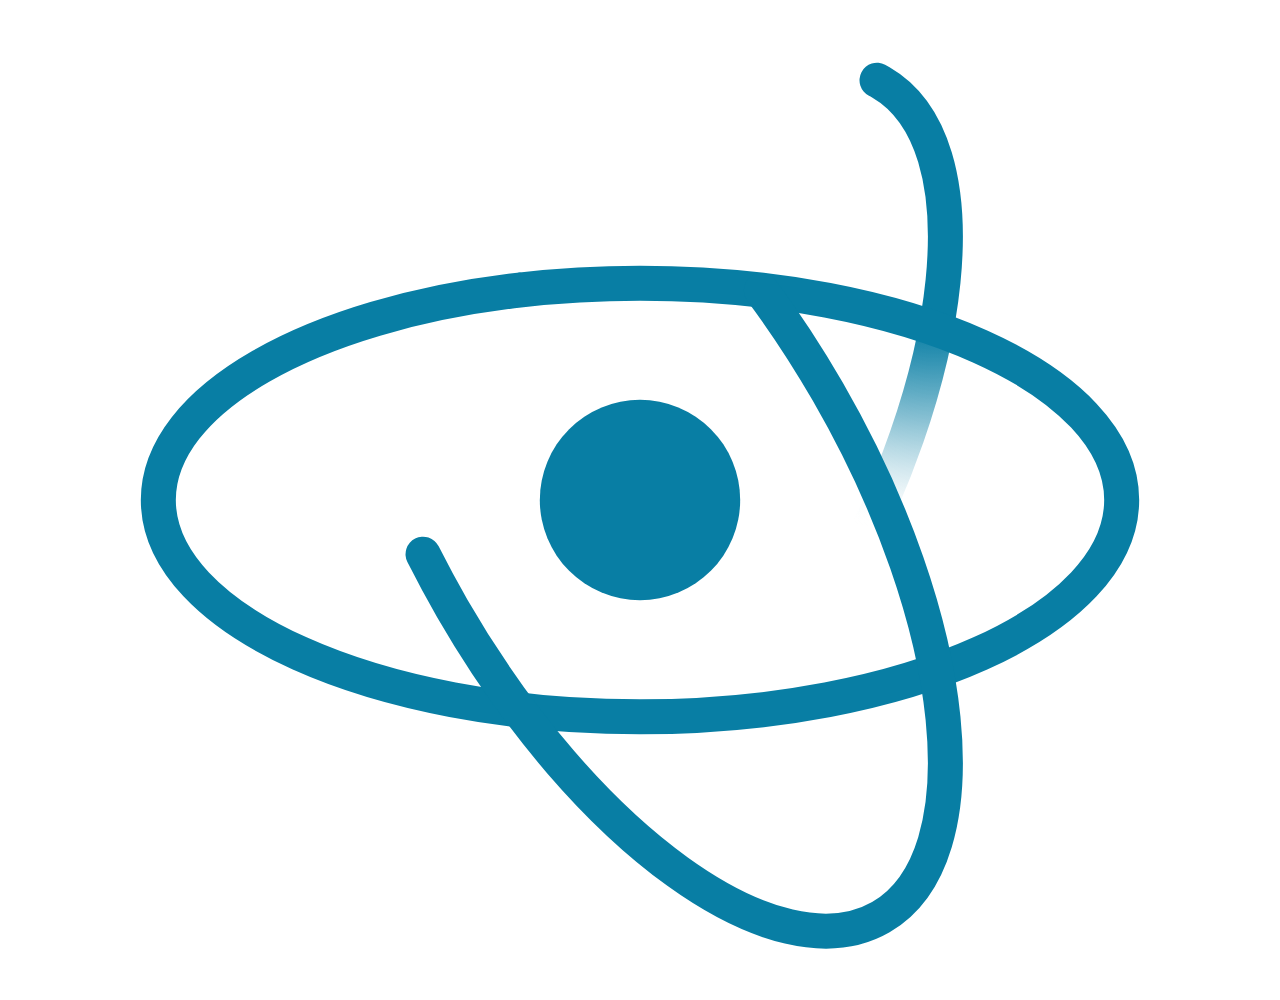
==== logos/react/index.html @ ee8aff50 "Initial commit" ====
<!DOCTYPE html>
<html lang="en">
  <head>
    <meta charset="UTF-8" />
    <meta http-equiv="X-UA-Compatible" content="IE=edge" />
    <meta name="viewport" content="width=device-width, initial-scale=1.0" />
    <title>React</title>
    <link rel="stylesheet" href="../../css/style.css" />
    <style>
      #whitepath01 { stroke-dasharray: 800, 1473; stroke-linecap: round;  stroke-dashoffset: 120;}
      #whitepath02 { stroke-dasharray: 800, 1473; stroke-linecap: round;  stroke-dashoffset: 120;}
      #whitepath03 { stroke-dasharray: 800, 1473; stroke-linecap: round;  stroke-dashoffset: 120;}
      #logopath01 { stroke-dasharray: 2273, 0; stroke-dashoffset: 120;}
      #logopath02 { stroke-dasharray: 2273, 0; stroke-dashoffset: 120;}
      #logopath03 { stroke-dasharray: 2273, 0; stroke-dashoffset: 120;}
      .hide { display: none; }
    </style>
  </head>
  <body>
    <div class="wrapper">
      <svg id="ani-svg" xmlns="http://www.w3.org/2000/svg" xml:space="preserve" id="react_x5F_logo" width="1000" height="1000" x="0" y="0" version="1.1" viewBox="0 0 1000 1000">

        <g id="logoWrapper">

          <radialGradient id="gradiantradial" cx="0" cy="0" r="579.5" gradientUnits="userSpaceOnUse">
            <stop offset=".449" style="stop-color:#087ea4"/>
            <stop offset=".55" style="stop-color:#0b7fa5;stop-opacity:.8095"/>
            <stop offset=".622" style="stop-color:#1484a8;stop-opacity:.6746"/>
            <stop offset=".685" style="stop-color:#248cae;stop-opacity:.5569"/>
            <stop offset=".742" style="stop-color:#3a98b6;stop-opacity:.449"/>
            <stop offset=".796" style="stop-color:#56a7c1;stop-opacity:.3477"/>
            <stop offset=".848" style="stop-color:#79b9ce;stop-opacity:.2514"/>
            <stop offset=".897" style="stop-color:#a3cfdd;stop-opacity:.159"/>
            <stop offset=".943" style="stop-color:#d2e8ee;stop-opacity:.072"/>
            <stop offset=".982" style="stop-color:#fff;stop-opacity:0"/>
          </radialGradient>

          <g id="gradiant01mask">
            <g mask="url(#whitepath01mask)">
              <circle id="gradiant01" cx="0" cy="0" r="579.5" fill="url(#gradiantradial)"/>
            </g>
            <g mask="url(#whitepath02mask)">
              <circle id="gradiant02" cx="0" cy="0" r="579.5" fill="url(#gradiantradial)"/>
            </g>
            <g mask="url(#whitepath03mask)">
              <circle id="gradiant03" cx="0" cy="0" r="579.5" fill="url(#gradiantradial)"/>
            </g>
          </g>

          <g id="whitepaths" fill="none" stroke="#FFF" stroke-miterlimit="10" stroke-width="35">
            <mask id="whitepath01mask">
              <path id="whitepath01" d="M500 282.745c266.023 0 481.679 97.045 481.679 216.755 0 119.711-215.656 216.755-481.679 216.755-266.023 0-481.679-97.044-481.679-216.755C18.322 379.79 233.977 282.745 500 282.745z"/>
            </mask>
            <mask id="whitepath02mask">
              <path id="whitepath02" d="M687.717 391.123C820.729 621.505 844.51 856.791 740.84 916.646 637.168 976.5 445.296 838.262 312.286 607.878 179.273 377.495 155.488 142.209 259.161 82.354s295.544 78.385 428.556 308.769z"/>
            </mask>
            <mask id="whitepath03mask">
              <path id="whitepath03" stroke-linejoin="round" d="M687.717 607.878C554.705 838.262 362.833 976.5 259.161 916.646c-103.673-59.855-79.888-295.142 53.125-525.523C445.296 160.739 637.168 22.499 740.84 82.354c103.67 59.855 79.889 295.141-53.123 525.524z"/>
            </mask>
          </g>

          <g id="clearpaths" fill="none">
            <path id="clearpath01" d="M499.999 283.245c266.023 0 481.68 97.045 481.68 216.755s-215.656 216.755-481.68 216.755S18.321 619.711 18.321 500s215.655-216.755 481.678-216.755z"/>
            <path id="clearpath02" d="M687.716 391.624c133.012 230.382 156.793 465.667 53.123 525.523C637.167 977 445.296 838.762 312.284 608.379 179.272 377.996 155.487 142.71 259.159 82.854c103.674-59.855 295.545 78.385 428.557 308.77z"/>
            <path id="clearpath03" d="M687.716 608.379C554.704 838.762 362.833 977 259.159 917.146c-103.672-59.855-79.887-295.141 53.125-525.523C445.296 161.239 637.167 22.999 740.839 82.854c103.67 59.856 79.889 295.142-53.123 525.525z"/>
          </g>

          <g id="Logo">
            <circle id="circle01" cx="500" cy="500" r="100.183" fill="#087EA4"/>
            <path id="logopath01" fill="none" stroke="#087EA4" stroke-linecap="round" stroke-miterlimit="10" stroke-width="35" d="M500 283.245c266.023 0 481.68 97.045 481.68 216.755 0 119.711-215.656 216.755-481.68 216.755S18.321 619.711 18.321 500c0-119.71 215.656-216.755 481.679-216.755z"/>
            <path id="logopath02" fill="none" stroke="#087EA4" stroke-linecap="round" stroke-miterlimit="10" stroke-width="35" d="M687.717 391.623C820.728 622.005 844.51 857.291 740.84 917.147c-103.673 59.854-295.544-78.386-428.555-308.77C179.272 377.995 155.488 142.709 259.16 82.854c103.673-59.855 295.544 78.385 428.557 308.769z"/>
            <path id="logopath03" fill="none" stroke="#087EA4" stroke-linecap="round" stroke-miterlimit="19" stroke-width="35" d="M687.717 608.378C554.704 838.762 362.833 977.001 259.16 917.147c-103.672-59.856-79.888-295.143 53.125-525.524C445.296 161.239 637.167 22.999 740.84 82.854c103.67 59.855 79.888 295.141-53.123 525.524z"/>
          </g>

          <rect id="circleContainer" x="328" y="329" fill="#FFFFFF" width="342" height="342" style="opacity: 0"/>

        </g>

      </svg>

    </div>
    <script src="https://cdnjs.cloudflare.com/ajax/libs/gsap/3.9.1/gsap.min.js"></script>
    <script src="../../script/lib/MotionPathPlugin.min.js"></script>
    <script src="../../script/lib/DrawSVGPlugin.min.js"></script>
    <script src="./ani-react.js"></script>
  </body>
</html>
---- css/style.css ----
body {
  margin: 0;
}
#ani-svg {
  cursor: pointer;
  height: auto;
}

#ani-svg__max-width-400 {
  max-width: 400px;
}

.wrapper {
  min-height: 100vh;
  display: flex;
  align-items: center;
  justify-content: center;
}
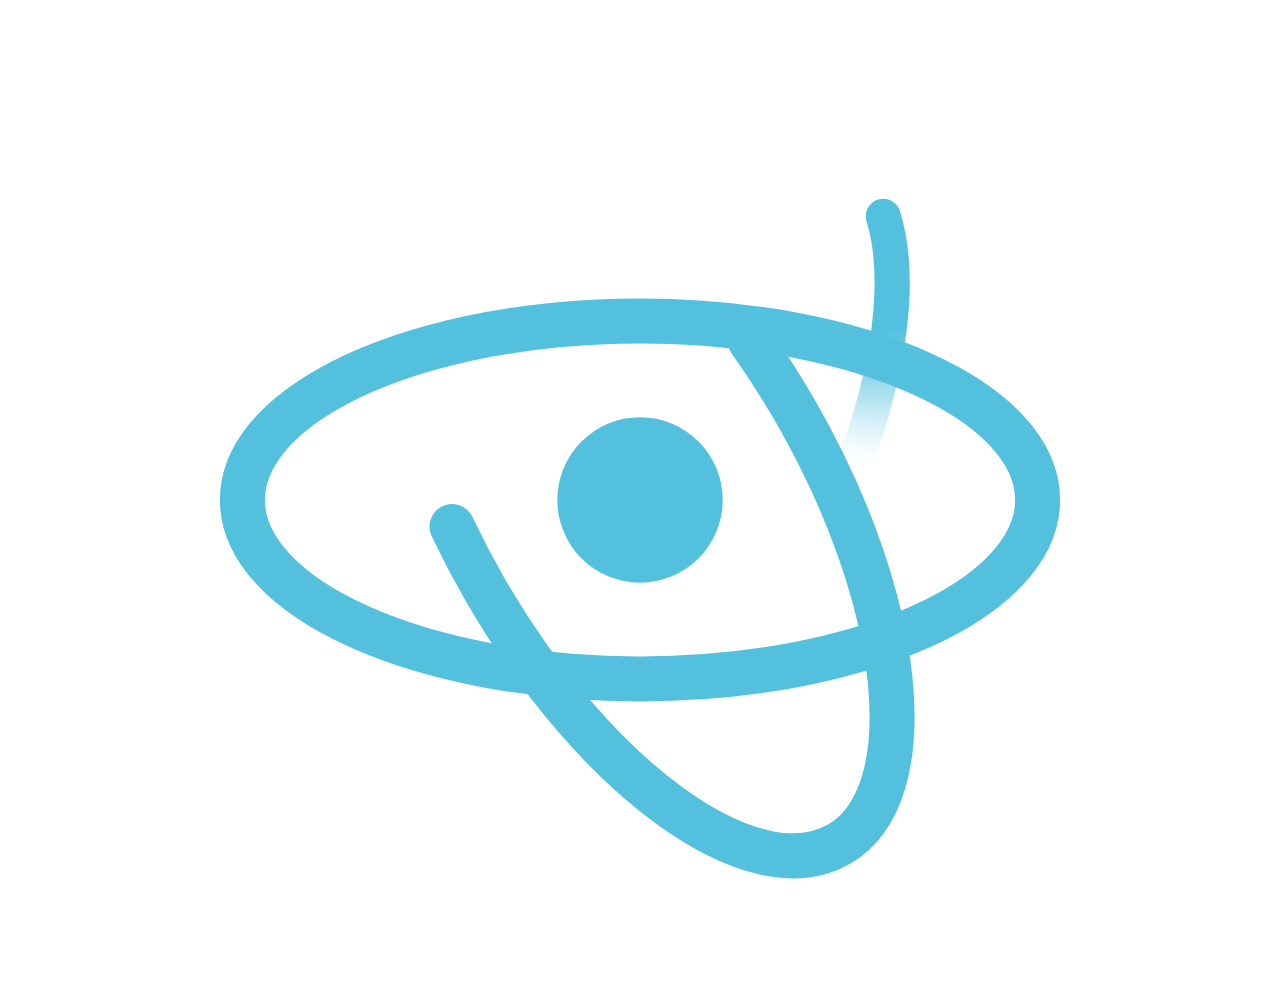
==== commit b21941a5: "updated react styling" ====
--- a/logos/react/index.html
+++ b/logos/react/index.html
@@ -7,75 +7,72 @@
     <title>React</title>
     <link rel="stylesheet" href="../../css/style.css" />
     <style>
-      #whitepath01 { stroke-dasharray: 800, 1473; stroke-linecap: round;  stroke-dashoffset: 120;}
-      #whitepath02 { stroke-dasharray: 800, 1473; stroke-linecap: round;  stroke-dashoffset: 120;}
-      #whitepath03 { stroke-dasharray: 800, 1473; stroke-linecap: round;  stroke-dashoffset: 120;}
-      #logopath01 { stroke-dasharray: 2273, 0; stroke-dashoffset: 120;}
-      #logopath02 { stroke-dasharray: 2273, 0; stroke-dashoffset: 120;}
-      #logopath03 { stroke-dasharray: 2273, 0; stroke-dashoffset: 120;}
+      #whitepath01 { stroke-dasharray: 404, 1473; stroke-linecap: round;  stroke-dashoffset: 0;}
+      #whitepath02 { stroke-dasharray: 404, 1473; stroke-linecap: round;  stroke-dashoffset: 0;}
+      #whitepath03 { stroke-dasharray: 404, 1473; stroke-linecap: round;  stroke-dashoffset: 0;}
+      #logopath01 { stroke-dasharray: 1877, 0; stroke-dashoffset: 83;}
+      #logopath02 { stroke-dasharray: 1877, 0; stroke-dashoffset: 83;}
+      #logopath03 { stroke-dasharray: 1877, 0; stroke-dashoffset: 83;}
       .hide { display: none; }
     </style>
   </head>
   <body>
     <div class="wrapper">
+
+
       <svg id="ani-svg" xmlns="http://www.w3.org/2000/svg" xml:space="preserve" id="react_x5F_logo" width="1000" height="1000" x="0" y="0" version="1.1" viewBox="0 0 1000 1000">
-
         <g id="logoWrapper">
 
-          <radialGradient id="gradiantradial" cx="0" cy="0" r="579.5" gradientUnits="userSpaceOnUse">
-            <stop offset=".449" style="stop-color:#087ea4"/>
-            <stop offset=".55" style="stop-color:#0b7fa5;stop-opacity:.8095"/>
-            <stop offset=".622" style="stop-color:#1484a8;stop-opacity:.6746"/>
-            <stop offset=".685" style="stop-color:#248cae;stop-opacity:.5569"/>
-            <stop offset=".742" style="stop-color:#3a98b6;stop-opacity:.449"/>
-            <stop offset=".796" style="stop-color:#56a7c1;stop-opacity:.3477"/>
-            <stop offset=".848" style="stop-color:#79b9ce;stop-opacity:.2514"/>
-            <stop offset=".897" style="stop-color:#a3cfdd;stop-opacity:.159"/>
-            <stop offset=".943" style="stop-color:#d2e8ee;stop-opacity:.072"/>
-            <stop offset=".982" style="stop-color:#fff;stop-opacity:0"/>
-          </radialGradient>
+          <radialGradient id="gradiantradial" cx="0" cy="0" r="387.554" gradientUnits="userSpaceOnUse">
+            <stop offset=".449" style="stop-color:#53c1de"/>
+            <stop offset=".569" style="stop-color:#56c2df;stop-opacity:.7821"/>
+            <stop offset=".654" style="stop-color:#5fc5e0;stop-opacity:.6278"/>
+            <stop offset=".728" style="stop-color:#6fcbe3;stop-opacity:.4931"/>
+            <stop offset=".796" style="stop-color:#85d3e8;stop-opacity:.3696"/>
+            <stop offset=".86" style="stop-color:#a1dded;stop-opacity:.2538"/>
+            <stop offset=".921" style="stop-color:#c4eaf4;stop-opacity:.1437"/>
+            <stop offset=".978" style="stop-color:#edf9fc;stop-opacity:.0401"/>
+            <stop offset="1" style="stop-color:#fff;stop-opacity:0"/>
+          </radialGradient>   
+
 
           <g id="gradiant01mask">
             <g mask="url(#whitepath01mask)">
-              <circle id="gradiant01" cx="0" cy="0" r="579.5" fill="url(#gradiantradial)"/>
+              <circle id="gradiant01" cx="0" cy="0" r="387.554" fill="url(#gradiantradial)"/>
             </g>
             <g mask="url(#whitepath02mask)">
-              <circle id="gradiant02" cx="0" cy="0" r="579.5" fill="url(#gradiantradial)"/>
+              <circle id="gradiant02" cx="0" cy="0" r="387.554" fill="url(#gradiantradial)"/>
             </g>
             <g mask="url(#whitepath03mask)">
-              <circle id="gradiant03" cx="0" cy="0" r="579.5" fill="url(#gradiantradial)"/>
+              <circle id="gradiant03" cx="0" cy="0" r="387.554" fill="url(#gradiantradial)"/>
             </g>
           </g>
 
           <g id="whitepaths" fill="none" stroke="#FFF" stroke-miterlimit="10" stroke-width="35">
             <mask id="whitepath01mask">
-              <path id="whitepath01" d="M500 282.745c266.023 0 481.679 97.045 481.679 216.755 0 119.711-215.656 216.755-481.679 216.755-266.023 0-481.679-97.044-481.679-216.755C18.322 379.79 233.977 282.745 500 282.745z"/>
+              <path id="whitepath01" d="M500 320.613c219.6 0 397.625 80.11 397.625 178.931 0 98.821-178.024 178.931-397.625 178.931-219.602 0-397.624-80.11-397.624-178.931.001-98.821 178.023-178.931 397.624-178.931z"/>
             </mask>
             <mask id="whitepath02mask">
-              <path id="whitepath02" d="M687.717 391.123C820.729 621.505 844.51 856.791 740.84 916.646 637.168 976.5 445.296 838.262 312.286 607.878 179.273 377.495 155.488 142.209 259.161 82.354s295.544 78.385 428.556 308.769z"/>
+              <path id="whitepath02" d="M654.96 410.079c109.8 190.18 129.432 384.406 43.853 433.817-85.581 49.409-243.97-64.705-353.77-254.887-109.802-190.181-129.437-384.408-43.855-433.819 85.582-49.409 243.971 64.708 353.772 254.889z"/>
             </mask>
             <mask id="whitepath03mask">
-              <path id="whitepath03" stroke-linejoin="round" d="M687.717 607.878C554.705 838.262 362.833 976.5 259.161 916.646c-103.673-59.855-79.888-295.142 53.125-525.523C445.296 160.739 637.168 22.499 740.84 82.354c103.67 59.855 79.889 295.141-53.123 525.524z"/>
+              <path id="whitepath03" stroke-linejoin="round" d="M654.96 589.01C545.159 779.191 386.77 893.306 301.188 843.896c-85.582-49.411-65.947-243.638 43.855-433.817 109.8-190.181 268.188-304.298 353.77-254.888 85.579 49.411 65.947 243.638-43.853 433.819z"/>
             </mask>
           </g>
 
-          <g id="clearpaths" fill="none">
-            <path id="clearpath01" d="M499.999 283.245c266.023 0 481.68 97.045 481.68 216.755s-215.656 216.755-481.68 216.755S18.321 619.711 18.321 500s215.655-216.755 481.678-216.755z"/>
-            <path id="clearpath02" d="M687.716 391.624c133.012 230.382 156.793 465.667 53.123 525.523C637.167 977 445.296 838.762 312.284 608.379 179.272 377.996 155.487 142.71 259.159 82.854c103.674-59.855 295.545 78.385 428.557 308.77z"/>
-            <path id="clearpath03" d="M687.716 608.379C554.704 838.762 362.833 977 259.159 917.146c-103.672-59.855-79.887-295.141 53.125-525.523C445.296 161.239 637.167 22.999 740.839 82.854c103.67 59.856 79.889 295.142-53.123 525.525z"/>
-          </g>
-
-          <g id="Logo">
-            <circle id="circle01" cx="500" cy="500" r="100.183" fill="#087EA4"/>
-            <path id="logopath01" fill="none" stroke="#087EA4" stroke-linecap="round" stroke-miterlimit="10" stroke-width="35" d="M500 283.245c266.023 0 481.68 97.045 481.68 216.755 0 119.711-215.656 216.755-481.68 216.755S18.321 619.711 18.321 500c0-119.71 215.656-216.755 481.679-216.755z"/>
-            <path id="logopath02" fill="none" stroke="#087EA4" stroke-linecap="round" stroke-miterlimit="10" stroke-width="35" d="M687.717 391.623C820.728 622.005 844.51 857.291 740.84 917.147c-103.673 59.854-295.544-78.386-428.555-308.77C179.272 377.995 155.488 142.709 259.16 82.854c103.673-59.855 295.544 78.385 428.557 308.769z"/>
-            <path id="logopath03" fill="none" stroke="#087EA4" stroke-linecap="round" stroke-miterlimit="19" stroke-width="35" d="M687.717 608.378C554.704 838.762 362.833 977.001 259.16 917.147c-103.672-59.856-79.888-295.143 53.125-525.524C445.296 161.239 637.167 22.999 740.84 82.854c103.67 59.855 79.888 295.141-53.123 525.524z"/>
-          </g>
-
-          <rect id="circleContainer" x="328" y="329" fill="#FFFFFF" width="342" height="342" style="opacity: 0"/>
-
+        <g id="clearpaths" fill="none">
+          <path id="clearpath01" d="M499.999 321.026c219.602 0 397.625 80.11 397.625 178.931 0 98.82-178.023 178.93-397.625 178.93-219.601 0-397.623-80.109-397.623-178.93 0-98.821 178.022-178.931 397.623-178.931z"/>
+          <path id="clearpath02" d="M654.959 410.492c109.8 190.179 129.433 384.406 43.852 433.816-85.58 49.409-243.968-64.705-353.77-254.887-109.801-190.18-129.435-384.407-43.854-433.817 85.582-49.41 243.971 64.707 353.772 254.888z"/>
+          <path id="clearpath03" d="M654.959 589.422c-109.801 190.182-268.19 304.296-353.772 254.887-85.581-49.41-65.947-243.638 43.854-433.816 109.801-190.181 268.189-304.298 353.77-254.888 85.581 49.41 65.948 243.637-43.852 433.817z"/>
         </g>
-
+        <g id="Logo">
+          <circle id="circle01" cx="500" cy="499.957" r="82.701" fill="#53C1DE"/>
+          <path id="logopath01" fill="none" stroke="#53C1DE" stroke-linecap="round" stroke-miterlimit="19" stroke-width="45" d="M500 321.026c219.601 0 397.625 80.11 397.625 178.931S719.601 678.886 500 678.886c-219.602 0-397.624-80.108-397.624-178.929S280.398 321.026 500 321.026z"/>
+          <path id="logopath02" fill="none" stroke="#53C1DE" stroke-linecap="round" stroke-miterlimit="19" stroke-width="45" d="M654.96 410.492c109.799 190.179 129.432 384.406 43.853 433.817-85.582 49.409-243.97-64.706-353.771-254.888-109.802-190.18-129.436-384.408-43.854-433.818 85.581-49.409 243.97 64.708 353.772 254.889z"/>
+          <path id="logopath03" fill="none" stroke="#53C1DE" stroke-linecap="round" stroke-miterlimit="19" stroke-width="45" d="M654.96 589.422C545.158 779.604 386.769 893.719 301.188 844.31c-85.581-49.411-65.947-243.639 43.854-433.817 109.8-190.182 268.188-304.298 353.771-254.888 85.579 49.409 65.946 243.637-43.853 433.817z"/>
+        </g>
+        <rect id="circleContainer" x="328" y="329" fill="#FFFFFF" width="342" height="342" style="opacity: 0"/>
+      </g>
       </svg>
 
     </div>
@@ -84,4 +81,4 @@
     <script src="../../script/lib/DrawSVGPlugin.min.js"></script>
     <script src="./ani-react.js"></script>
   </body>
-</html>
+</html>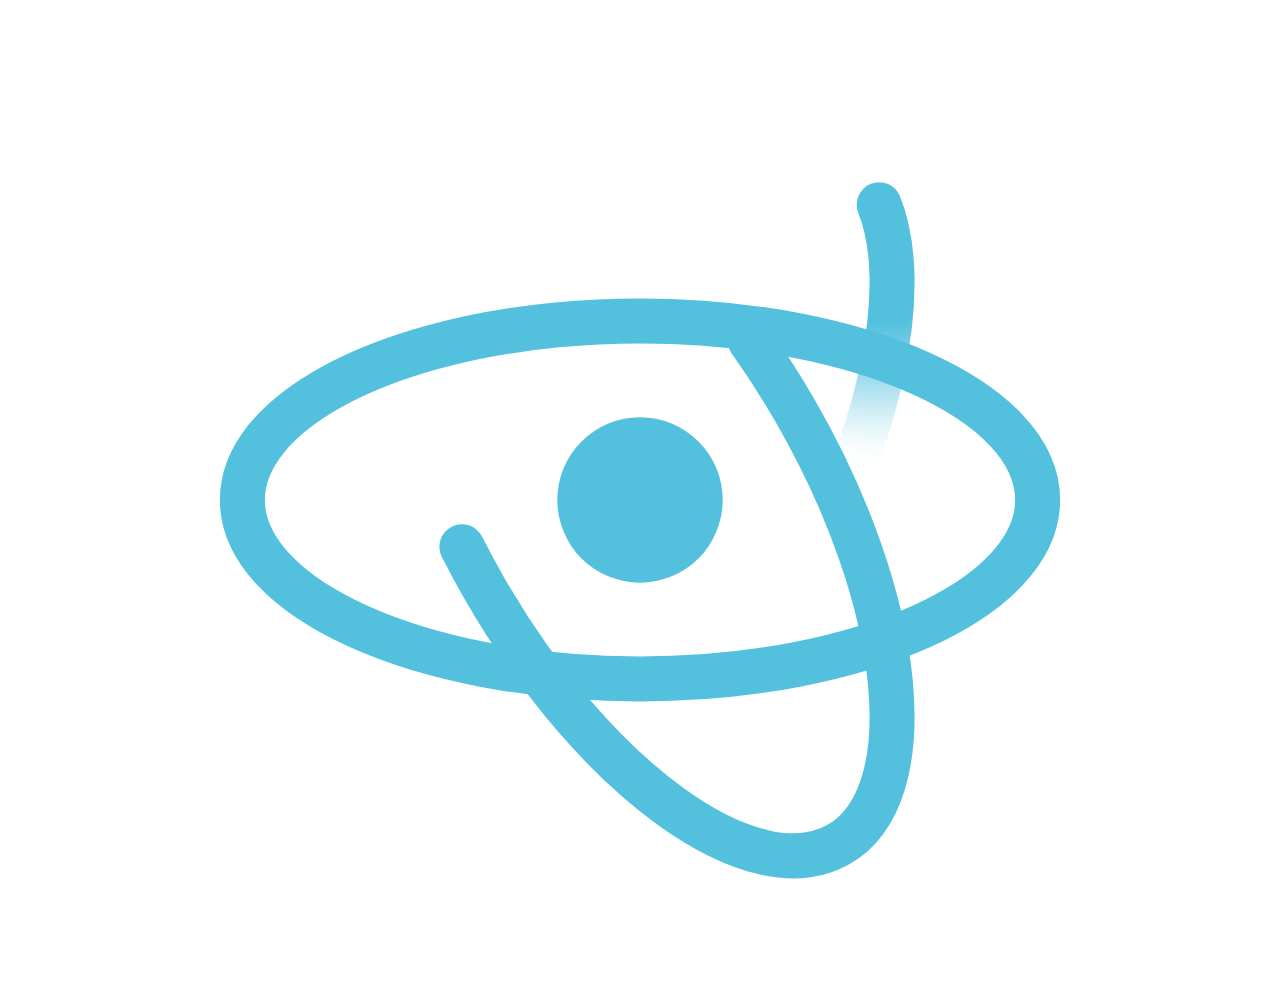
==== commit fb94fa69: "line thickness in react logo" ====
--- a/logos/react/index.html
+++ b/logos/react/index.html
@@ -50,13 +50,13 @@
 
           <g id="whitepaths" fill="none" stroke="#FFF" stroke-miterlimit="10" stroke-width="35">
             <mask id="whitepath01mask">
-              <path id="whitepath01" d="M500 320.613c219.6 0 397.625 80.11 397.625 178.931 0 98.821-178.024 178.931-397.625 178.931-219.602 0-397.624-80.11-397.624-178.931.001-98.821 178.023-178.931 397.624-178.931z"/>
+              <path id="whitepath01" stroke-width="45" d="M500 320.613c219.6 0 397.625 80.11 397.625 178.931 0 98.821-178.024 178.931-397.625 178.931-219.602 0-397.624-80.11-397.624-178.931.001-98.821 178.023-178.931 397.624-178.931z"/>
             </mask>
             <mask id="whitepath02mask">
-              <path id="whitepath02" d="M654.96 410.079c109.8 190.18 129.432 384.406 43.853 433.817-85.581 49.409-243.97-64.705-353.77-254.887-109.802-190.181-129.437-384.408-43.855-433.819 85.582-49.409 243.971 64.708 353.772 254.889z"/>
+              <path id="whitepath02" stroke-width="45" d="M654.96 410.079c109.8 190.18 129.432 384.406 43.853 433.817-85.581 49.409-243.97-64.705-353.77-254.887-109.802-190.181-129.437-384.408-43.855-433.819 85.582-49.409 243.971 64.708 353.772 254.889z"/>
             </mask>
             <mask id="whitepath03mask">
-              <path id="whitepath03" stroke-linejoin="round" d="M654.96 589.01C545.159 779.191 386.77 893.306 301.188 843.896c-85.582-49.411-65.947-243.638 43.855-433.817 109.8-190.181 268.188-304.298 353.77-254.888 85.579 49.411 65.947 243.638-43.853 433.819z"/>
+              <path id="whitepath03" stroke-width="45" d="M654.96 589.01C545.159 779.191 386.77 893.306 301.188 843.896c-85.582-49.411-65.947-243.638 43.855-433.817 109.8-190.181 268.188-304.298 353.77-254.888 85.579 49.411 65.947 243.638-43.853 433.819z"/>
             </mask>
           </g>
 
